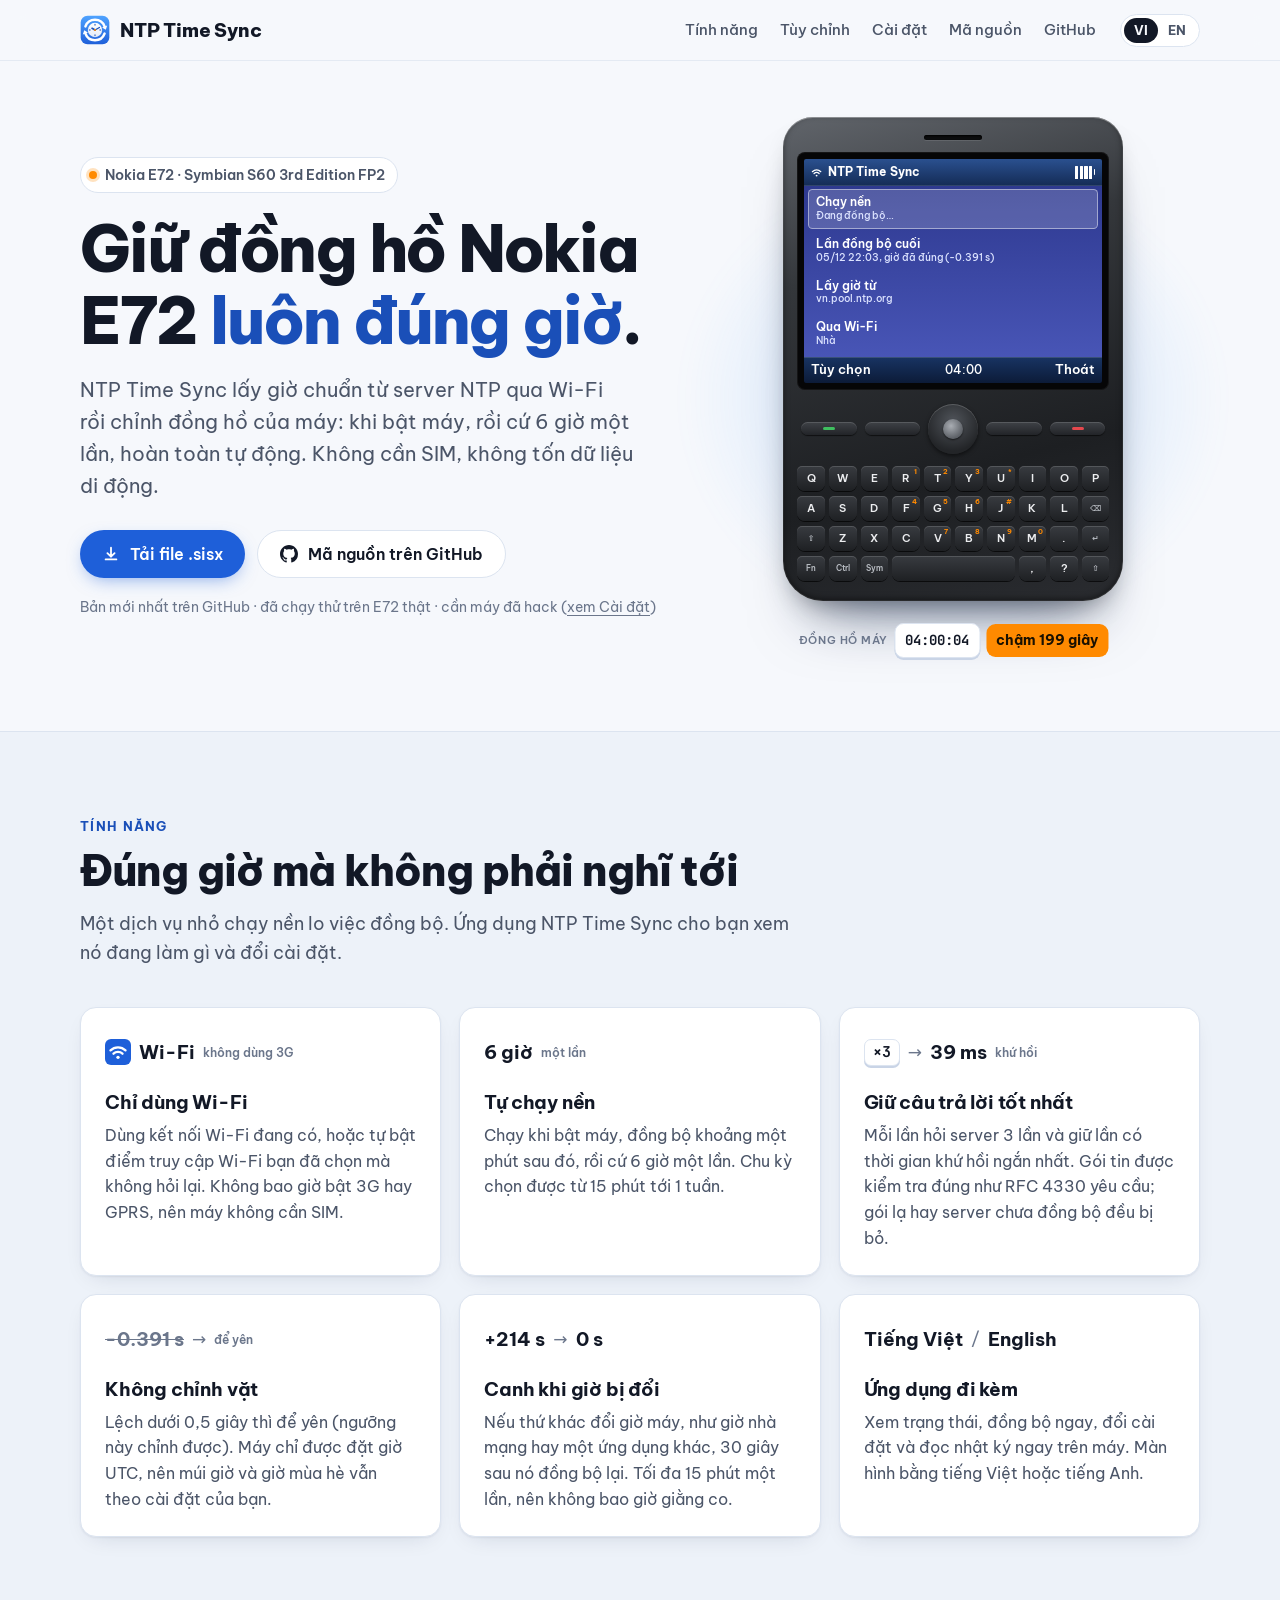
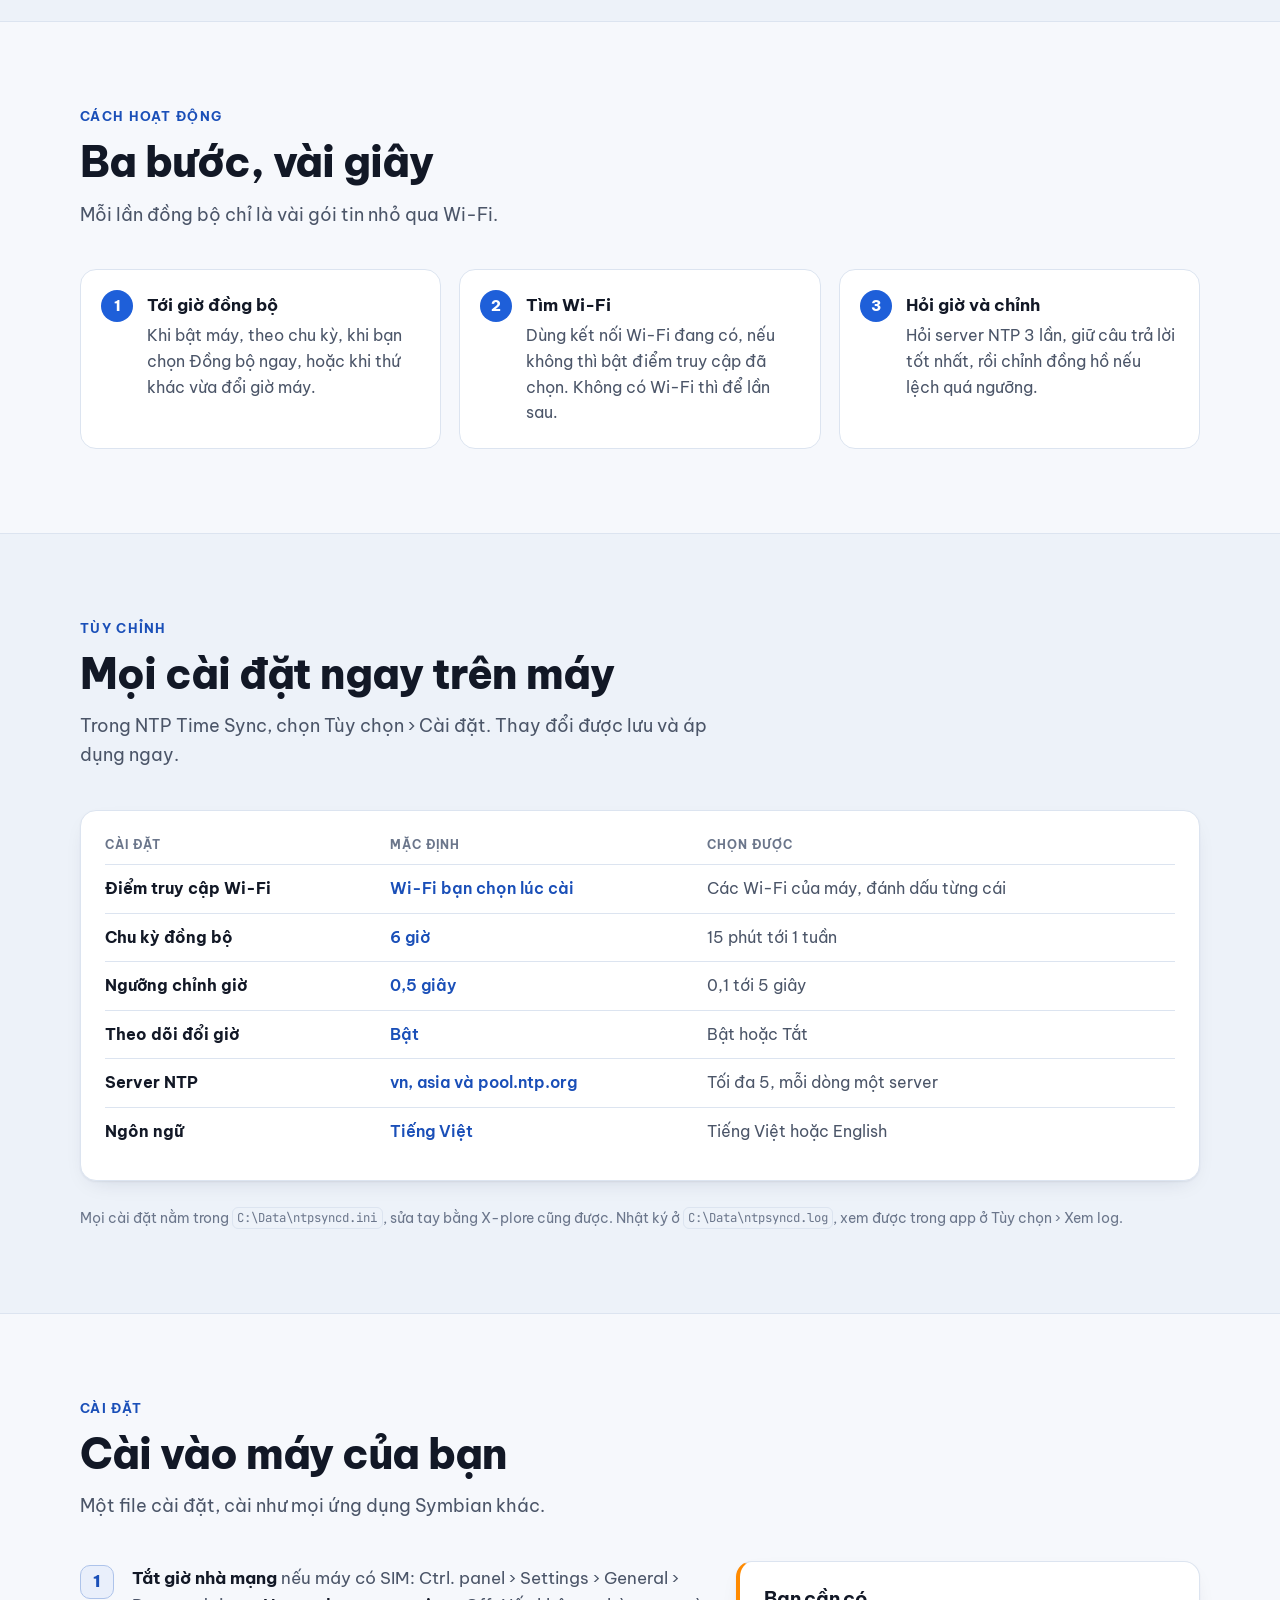
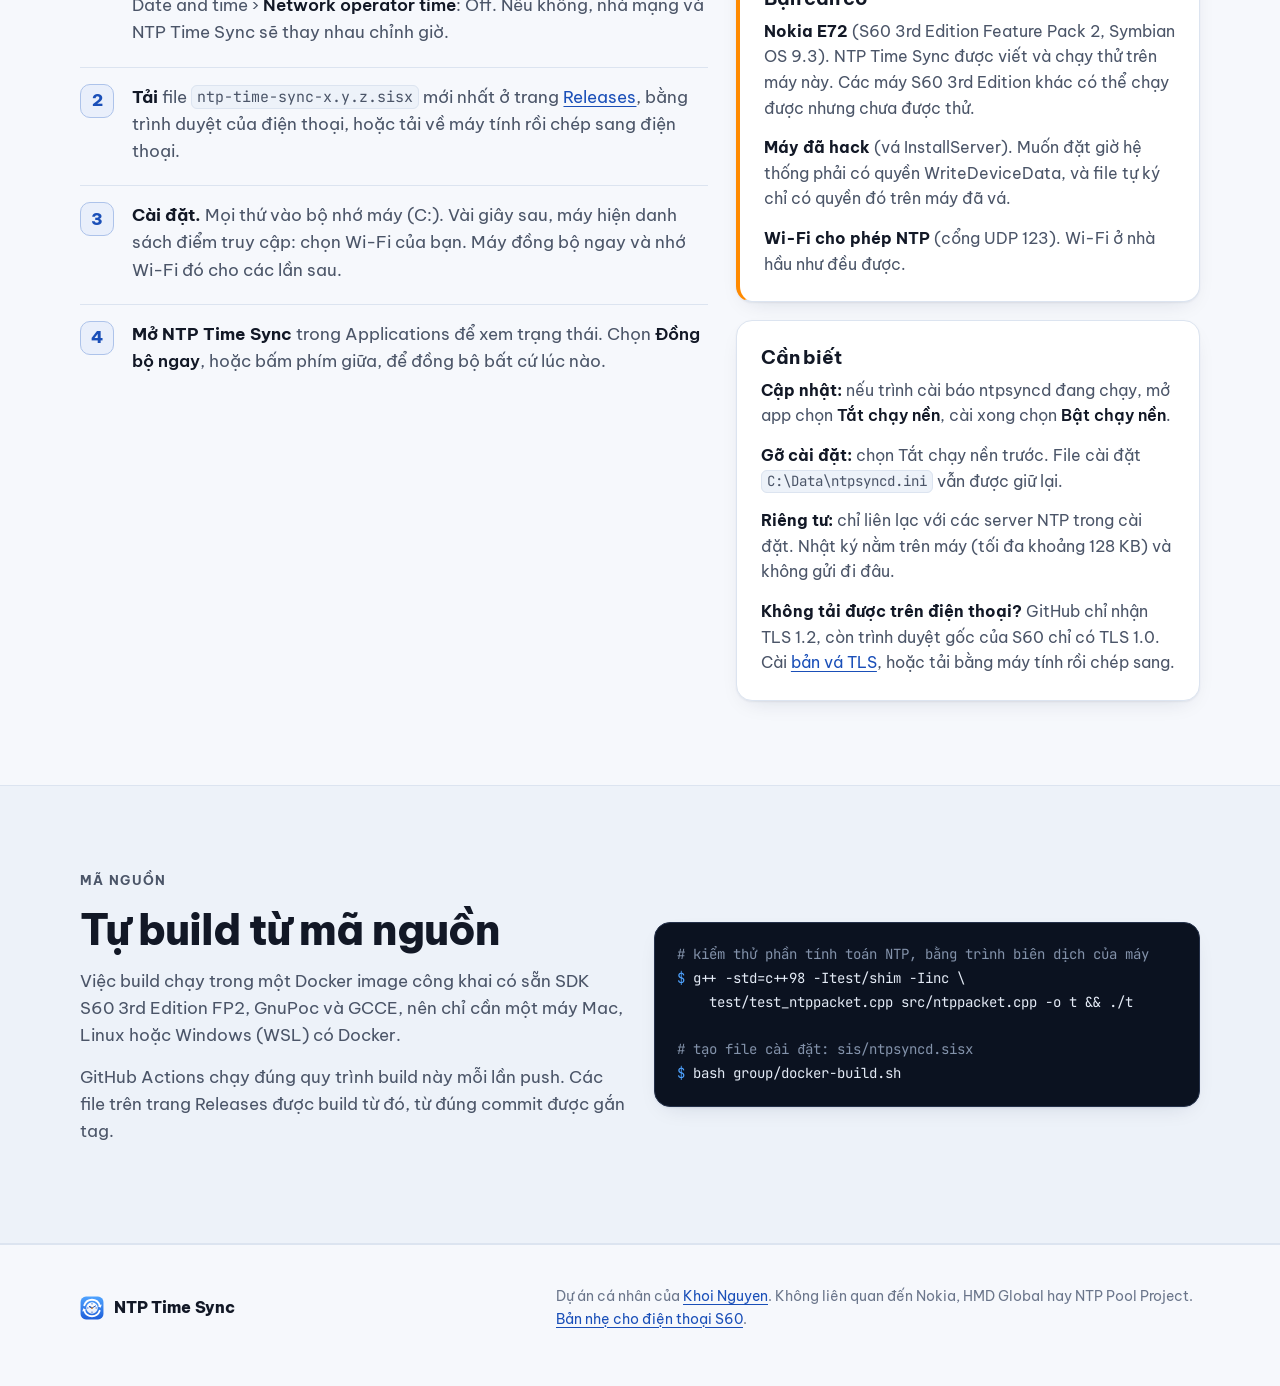
==== site/index.html @ 1706887c "Introduction site in Vietnamese and English, with a lite page for S60 site/ is published to GitHub P" ====
<!doctype html>
<html lang="vi">
<head>
<meta charset="utf-8">
<meta name="viewport" content="width=device-width, initial-scale=1">
<script>
// The phones' own browsers (S60, Opera Mini) get the lite page; ?full keeps this one.
if (!/[?&]full/.test(location.search) && /SymbianOS|SymbOS|Series ?60|Opera Mini|J2ME|MIDP/i.test(navigator.userAgent)) location.replace("m/");
</script>
<title>NTP Time Sync · Đồng hồ luôn đúng giờ cho Nokia E72</title>
<meta name="description" content="NTP Time Sync chỉnh đồng hồ Nokia E72 (Symbian S60 3rd Edition FP2) theo giờ chuẩn từ server NTP, qua Wi-Fi, hoàn toàn tự động.">
<meta property="og:title" content="NTP Time Sync · Đồng hồ luôn đúng giờ cho Nokia E72">
<meta property="og:description" content="Tự đồng bộ đồng hồ với server NTP qua Wi-Fi khi bật máy và cứ vài giờ một lần. Không cần SIM, không tốn dữ liệu di động.">
<meta property="og:locale" content="vi_VN">
<meta name="theme-color" content="#1E5FD9">
<link rel="icon" href="icon.svg" type="image/svg+xml">
<link rel="alternate" hreflang="vi" href="./">
<link rel="alternate" hreflang="en" href="en/">
<link rel="preconnect" href="https://fonts.googleapis.com">
<link rel="preconnect" href="https://fonts.gstatic.com" crossorigin>
<link rel="stylesheet" href="https://fonts.googleapis.com/css2?family=Be+Vietnam+Pro:wght@400;500;600;700;800&family=JetBrains+Mono:wght@500;700&display=swap">
<link rel="stylesheet" href="style.css">
</head>
<body>

<header class="top">
  <div class="wrap">
    <a class="brand" href="./"><img src="icon.svg" alt="" width="30" height="30">NTP Time Sync</a>
    <nav aria-label="Các phần">
      <a href="#features">Tính năng</a>
      <a href="#settings">Tùy chỉnh</a>
      <a href="#install">Cài đặt</a>
      <a href="#build">Mã nguồn</a>
      <a class="gh" href="https://github.com/minhkhoi-dev/ntp-time-sync-s60">GitHub</a>
    </nav>
    <div class="lang" aria-label="Ngôn ngữ"><a href="./" aria-current="page">VI</a><a href="en/" hreflang="en" lang="en">EN</a></div>
  </div>
</header>

<main>
<section class="hero" aria-labelledby="hero-title">
  <div class="wrap">
    <div>
      <span class="eyebrow"><span class="dot"></span>Nokia E72 · Symbian S60 3rd Edition FP2</span>
      <h1 id="hero-title">Giữ đồng hồ Nokia E72 <span class="hl">luôn đúng giờ</span>.</h1>
      <p class="lede">NTP Time Sync lấy giờ chuẩn từ server NTP qua Wi-Fi rồi chỉnh đồng hồ của máy: khi bật máy, rồi cứ 6 giờ một lần, hoàn toàn tự động. Không cần SIM, không tốn dữ liệu di động.</p>
      <div class="cta">
        <a class="btn btn-primary js-dl" href="https://github.com/minhkhoi-dev/ntp-time-sync-s60/releases/latest">
          <svg viewBox="0 0 20 20" fill="none" stroke="currentColor" stroke-width="2" stroke-linecap="round" stroke-linejoin="round" aria-hidden="true"><path d="M10 3v10m0 0-4-4m4 4 4-4M4 16h12"/></svg>
          Tải file .sisx
        </a>
        <a class="btn btn-ghost" href="https://github.com/minhkhoi-dev/ntp-time-sync-s60">
          <svg viewBox="0 0 16 16" fill="currentColor" aria-hidden="true"><path d="M8 0C3.58 0 0 3.58 0 8c0 3.54 2.29 6.53 5.47 7.59.4.07.55-.17.55-.38 0-.19-.01-.82-.01-1.49-2.01.37-2.53-.49-2.69-.94-.09-.23-.48-.94-.82-1.13-.28-.15-.68-.52-.01-.53.63-.01 1.08.58 1.23.82.72 1.21 1.87.87 2.33.66.07-.52.28-.87.51-1.07-1.78-.2-3.64-.89-3.64-3.95 0-.87.31-1.59.82-2.15-.08-.2-.36-1.02.08-2.12 0 0 .67-.21 2.2.82.64-.18 1.32-.27 2-.27.68 0 1.36.09 2 .27 1.53-1.04 2.2-.82 2.2-.82.44 1.1.16 1.92.08 2.12.51.56.82 1.27.82 2.15 0 3.07-1.87 3.75-3.65 3.95.29.25.54.73.54 1.48 0 1.07-.01 1.93-.01 2.2 0 .21.15.46.55.38A8.013 8.013 0 0 0 16 8c0-4.42-3.58-8-8-8Z"/></svg>
          Mã nguồn trên GitHub
        </a>
      </div>
      <p class="meta"><span class="js-ver" data-fmt="Phiên bản %s">Bản mới nhất trên GitHub</span> · đã chạy thử trên E72 thật · cần máy đã hack (<a href="#install">xem Cài đặt</a>)</p>
    </div>

    <figure class="device" style="margin:0">
      <div class="phone" aria-hidden="true">
        <div class="earpiece"></div>
        <div class="bezel">
          <div class="screen">
            <div class="s60">
              <div class="sp">
                <svg class="wlan" viewBox="0 0 12 12" fill="none" stroke="#fff" stroke-width="1.4" stroke-linecap="round"><path d="M1.5 5a6.5 6.5 0 0 1 9 0M3.3 7a4 4 0 0 1 5.4 0"/><circle cx="6" cy="9.2" r="1" fill="#fff" stroke="none"/></svg>
                <span class="title">NTP Time Sync</span>
                <span class="bat"><i></i><i></i><i></i><i></i><b></b></span>
              </div>
              <ol class="lst" id="rows">
                <li class="hi"><b>Chạy nền</b><span id="rowState">Đang chạy</span></li>
                <li><b>Lần đồng bộ cuối</b><span id="rowLast">03:41, giờ đã đúng (-0.391 s)</span></li>
                <li><b>Lấy giờ từ</b><span>vn.pool.ntp.org</span></li>
                <li><b>Qua Wi-Fi</b><span>Nhà</span></li>
              </ol>
              <div class="cp">
                <span>Tùy chọn</span>
                <span class="mid"><span id="clock">09:45</span></span>
                <span>Thoát</span>
              </div>
            </div>
          </div>
        </div>
        <div class="navkeys">
          <span class="nk call"></span><span class="nk"></span><span class="dpad" id="dpad"></span><span class="nk"></span><span class="nk end"></span>
        </div>
        <div class="kb">
          <span class="key">q</span><span class="key">w</span><span class="key">e</span><span class="key">r<sup>1</sup></span><span class="key">t<sup>2</sup></span><span class="key">y<sup>3</sup></span><span class="key">u<sup>*</sup></span><span class="key">i</span><span class="key">o</span><span class="key">p</span>
          <span class="key">a</span><span class="key">s</span><span class="key">d</span><span class="key">f<sup>4</sup></span><span class="key">g<sup>5</sup></span><span class="key">h<sup>6</sup></span><span class="key">j<sup>#</sup></span><span class="key">k</span><span class="key">l</span><span class="key mod">⌫</span>
          <span class="key mod">⇧</span><span class="key">z</span><span class="key">x</span><span class="key">c</span><span class="key">v<sup>7</sup></span><span class="key">b<sup>8</sup></span><span class="key">n<sup>9</sup></span><span class="key">m<sup>0</sup></span><span class="key">.</span><span class="key mod">↵</span>
          <span class="key mod">Fn</span><span class="key mod">Ctrl</span><span class="key mod">Sym</span><span class="key space"></span><span class="key">,</span><span class="key">?</span><span class="key mod">⇧</span>
        </div>
      </div>
      <figcaption class="demo-cap" id="cap" data-fast="nhanh %s giây" data-slow="chậm %s giây" data-ok="đúng giờ">
        <span class="lbl">Đồng hồ máy</span><kbd id="capClock">09:45:02</kbd><span class="out" id="capState">nhanh 214 giây</span>
      </figcaption>
    </figure>
  </div>
</section>

<section id="features" class="alt" aria-labelledby="features-title">
  <div class="wrap">
    <p class="kicker">Tính năng</p>
    <h2 id="features-title">Đúng giờ mà không phải nghĩ tới</h2>
    <p class="sub">Một dịch vụ nhỏ chạy nền lo việc đồng bộ. Ứng dụng NTP Time Sync cho bạn xem nó đang làm gì và đổi cài đặt.</p>
    <div class="grid3">
      <article class="card">
        <div class="sample"><span class="mk" title="Wi-Fi"><svg viewBox="0 0 12 12" fill="none" stroke="#fff" stroke-width="1.4" stroke-linecap="round"><path d="M1.5 5a6.5 6.5 0 0 1 9 0M3.3 7a4 4 0 0 1 5.4 0"/><circle cx="6" cy="9.2" r="1" fill="#fff" stroke="none"/></svg></span><span class="res">Wi-Fi</span><span class="tag">không dùng 3G</span></div>
        <h3>Chỉ dùng Wi-Fi</h3>
        <p>Dùng kết nối Wi-Fi đang có, hoặc tự bật điểm truy cập Wi-Fi bạn đã chọn mà không hỏi lại. Không bao giờ bật 3G hay GPRS, nên máy không cần SIM.</p>
      </article>
      <article class="card">
        <div class="sample"><span class="res">6 giờ</span><span class="tag">một lần</span></div>
        <h3>Tự chạy nền</h3>
        <p>Chạy khi bật máy, đồng bộ khoảng một phút sau đó, rồi cứ 6 giờ một lần. Chu kỳ chọn được từ 15 phút tới 1 tuần.</p>
      </article>
      <article class="card">
        <div class="sample"><kbd class="k">×3</kbd><span class="to">→</span><span class="res">39 ms</span><span class="tag">khứ hồi</span></div>
        <h3>Giữ câu trả lời tốt nhất</h3>
        <p>Mỗi lần hỏi server 3 lần và giữ lần có thời gian khứ hồi ngắn nhất. Gói tin được kiểm tra đúng như RFC 4330 yêu cầu; gói lạ hay server chưa đồng bộ đều bị bỏ.</p>
      </article>
      <article class="card">
        <div class="sample"><span class="res strike">-0.391 s</span><span class="to">→</span><span class="tag">để yên</span></div>
        <h3>Không chỉnh vặt</h3>
        <p>Lệch dưới 0,5 giây thì để yên (ngưỡng này chỉnh được). Máy chỉ được đặt giờ UTC, nên múi giờ và giờ mùa hè vẫn theo cài đặt của bạn.</p>
      </article>
      <article class="card">
        <div class="sample"><span class="res">+214 s</span><span class="to">→</span><span class="res">0 s</span></div>
        <h3>Canh khi giờ bị đổi</h3>
        <p>Nếu thứ khác đổi giờ máy, như giờ nhà mạng hay một ứng dụng khác, 30 giây sau nó đồng bộ lại. Tối đa 15 phút một lần, nên không bao giờ giằng co.</p>
      </article>
      <article class="card">
        <div class="sample"><span class="res">Tiếng Việt</span><span class="to">/</span><span class="res">English</span></div>
        <h3>Ứng dụng đi kèm</h3>
        <p>Xem trạng thái, đồng bộ ngay, đổi cài đặt và đọc nhật ký ngay trên máy. Màn hình bằng tiếng Việt hoặc tiếng Anh.</p>
      </article>
    </div>
  </div>
</section>

<section aria-labelledby="how-title">
  <div class="wrap">
    <p class="kicker">Cách hoạt động</p>
    <h2 id="how-title">Ba bước, vài giây</h2>
    <p class="sub">Mỗi lần đồng bộ chỉ là vài gói tin nhỏ qua Wi-Fi.</p>
    <ol class="steps">
      <li><strong>Tới giờ đồng bộ</strong>Khi bật máy, theo chu kỳ, khi bạn chọn Đồng bộ ngay, hoặc khi thứ khác vừa đổi giờ máy.</li>
      <li><strong>Tìm Wi-Fi</strong>Dùng kết nối Wi-Fi đang có, nếu không thì bật điểm truy cập đã chọn. Không có Wi-Fi thì để lần sau.</li>
      <li><strong>Hỏi giờ và chỉnh</strong>Hỏi server NTP 3 lần, giữ câu trả lời tốt nhất, rồi chỉnh đồng hồ nếu lệch quá ngưỡng.</li>
    </ol>
  </div>
</section>

<section id="settings" class="alt" aria-labelledby="settings-title">
  <div class="wrap">
    <p class="kicker">Tùy chỉnh</p>
    <h2 id="settings-title">Mọi cài đặt ngay trên máy</h2>
    <p class="sub">Trong NTP Time Sync, chọn Tùy chọn › Cài đặt. Thay đổi được lưu và áp dụng ngay.</p>
    <div class="card">
      <table class="set">
        <thead><tr><th>Cài đặt</th><th>Mặc định</th><th>Chọn được</th></tr></thead>
        <tbody>
          <tr><td>Điểm truy cập Wi-Fi</td><td>Wi-Fi bạn chọn lúc cài</td><td>Các Wi-Fi của máy, đánh dấu từng cái</td></tr>
          <tr><td>Chu kỳ đồng bộ</td><td>6 giờ</td><td>15 phút tới 1 tuần</td></tr>
          <tr><td>Ngưỡng chỉnh giờ</td><td>0,5 giây</td><td>0,1 tới 5 giây</td></tr>
          <tr><td>Theo dõi đổi giờ</td><td>Bật</td><td>Bật hoặc Tắt</td></tr>
          <tr><td>Server NTP</td><td>vn, asia và pool.ntp.org</td><td>Tối đa 5, mỗi dòng một server</td></tr>
          <tr><td>Ngôn ngữ</td><td>Tiếng Việt</td><td>Tiếng Việt hoặc English</td></tr>
        </tbody>
      </table>
    </div>
    <p class="note">Mọi cài đặt nằm trong <code>C:\Data\ntpsyncd.ini</code>, sửa tay bằng X-plore cũng được. Nhật ký ở <code>C:\Data\ntpsyncd.log</code>, xem được trong app ở Tùy chọn › Xem log.</p>
  </div>
</section>

<section id="install" aria-labelledby="install-title">
  <div class="wrap">
    <p class="kicker">Cài đặt</p>
    <h2 id="install-title">Cài vào máy của bạn</h2>
    <p class="sub">Một file cài đặt, cài như mọi ứng dụng Symbian khác.</p>
    <div class="install">
      <ol class="howto">
        <li><strong>Tắt giờ nhà mạng</strong> nếu máy có SIM: Ctrl. panel › Settings › General › Date and time › <i class="vi">Network operator time</i>: Off. Nếu không, nhà mạng và NTP Time Sync sẽ thay nhau chỉnh giờ.</li>
        <li><strong>Tải</strong> file <code class="js-file">ntp-time-sync-x.y.z.sisx</code> mới nhất ở trang <a class="js-dl" href="https://github.com/minhkhoi-dev/ntp-time-sync-s60/releases/latest">Releases</a>, bằng trình duyệt của điện thoại, hoặc tải về máy tính rồi chép sang điện thoại.</li>
        <li><strong>Cài đặt.</strong> Mọi thứ vào bộ nhớ máy (C:). Vài giây sau, máy hiện danh sách điểm truy cập: chọn Wi-Fi của bạn. Máy đồng bộ ngay và nhớ Wi-Fi đó cho các lần sau.</li>
        <li><strong>Mở NTP Time Sync</strong> trong Applications để xem trạng thái. Chọn <i class="vi">Đồng bộ ngay</i>, hoặc bấm phím giữa, để đồng bộ bất cứ lúc nào.</li>
      </ol>
      <div>
        <div class="card req">
          <h3>Bạn cần có</h3>
          <ul>
            <li><strong>Nokia E72</strong> (S60 3rd Edition Feature Pack 2, Symbian OS 9.3). NTP Time Sync được viết và chạy thử trên máy này. Các máy S60 3rd Edition khác có thể chạy được nhưng chưa được thử.</li>
            <li><strong>Máy đã hack</strong> (vá InstallServer). Muốn đặt giờ hệ thống phải có quyền WriteDeviceData, và file tự ký chỉ có quyền đó trên máy đã vá.</li>
            <li><strong>Wi-Fi cho phép NTP</strong> (cổng UDP 123). Wi-Fi ở nhà hầu như đều được.</li>
          </ul>
        </div>
        <div class="card good">
          <h3>Cần biết</h3>
          <ul>
            <li><strong>Cập nhật:</strong> nếu trình cài báo ntpsyncd đang chạy, mở app chọn <i class="vi">Tắt chạy nền</i>, cài xong chọn <i class="vi">Bật chạy nền</i>.</li>
            <li><strong>Gỡ cài đặt:</strong> chọn Tắt chạy nền trước. File cài đặt <code>C:\Data\ntpsyncd.ini</code> vẫn được giữ lại.</li>
            <li><strong>Riêng tư:</strong> chỉ liên lạc với các server NTP trong cài đặt. Nhật ký nằm trên máy (tối đa khoảng 128 KB) và không gửi đi đâu.</li>
            <li><strong>Không tải được trên điện thoại?</strong> GitHub chỉ nhận TLS 1.2, còn trình duyệt gốc của S60 chỉ có TLS 1.0. Cài <a href="https://nnproject.cc/tls/">bản vá TLS</a>, hoặc tải bằng máy tính rồi chép sang.</li>
          </ul>
        </div>
      </div>
    </div>
  </div>
</section>

<section id="build" class="alt" aria-labelledby="build-title">
  <div class="wrap build">
    <div>
      <p class="kicker">Mã nguồn</p>
      <h2 id="build-title">Tự build từ mã nguồn</h2>
      <p>Việc build chạy trong một Docker image công khai có sẵn SDK S60 3rd Edition FP2, GnuPoc và GCCE, nên chỉ cần một máy Mac, Linux hoặc Windows (WSL) có Docker.</p>
      <p>GitHub Actions chạy đúng quy trình build này mỗi lần push. Các file trên trang Releases được build từ đó, từ đúng commit được gắn tag.</p>
    </div>
    <pre><code><span class="c"># kiểm thử phần tính toán NTP, bằng trình biên dịch của máy</span>
<span class="p">$ </span>g++ -std=c++98 -Itest/shim -Iinc \
    test/test_ntppacket.cpp src/ntppacket.cpp -o t &amp;&amp; ./t

<span class="c"># tạo file cài đặt: sis/ntpsyncd.sisx</span>
<span class="p">$ </span>bash group/docker-build.sh</code></pre>
  </div>
</section>
</main>

<footer>
  <div class="wrap">
    <a class="brand" href="./"><img src="icon.svg" alt="" width="24" height="24">NTP Time Sync</a>
    <p>Dự án cá nhân của <a href="https://github.com/minhkhoi-dev">Khoi Nguyen</a>. Không liên quan đến Nokia, HMD Global hay NTP Pool Project. <a href="m/">Bản nhẹ cho điện thoại S60</a>.</p>
  </div>
</footer>

<script src="app.js"></script>
</body>
</html>
---- site/style.css ----
/* NTP Time Sync's introduction page: shared by index.html (Vietnamese) and en/index.html. */
:root {
  --paper: #F6F8FC;
  --paper-2: #EDF2F9;
  --card: #FFFFFF;
  --ink: #121826;
  --ink-2: #4B5568;
  --ink-3: #6B768B;
  --line: #DCE4F0;
  --brand: #1E5FD9;
  --brand-hi: #4FA3FF;
  --brand-text: #1A4FB8;
  --accent: #FF8A00;
  --accent-text: #A35500;
  --kbd-bg: #FFFFFF;
  --kbd-edge: #C9D4E6;
  --shadow: 0 1px 2px rgba(15, 30, 60, .06), 0 8px 24px -12px rgba(15, 30, 60, .18);
  --radius: 16px;
  --sans: "Be Vietnam Pro", system-ui, -apple-system, "Segoe UI", Roboto, sans-serif;
  --mono: "JetBrains Mono", ui-monospace, SFMono-Regular, Menlo, Consolas, monospace;
  color-scheme: light;
}
@media (prefers-color-scheme: dark) {
  :root {
    --paper: #0E131C;
    --paper-2: #141B27;
    --card: #19212F;
    --ink: #EAF0F8;
    --ink-2: #AAB6C8;
    --ink-3: #8A96AB;
    --line: #263042;
    --brand-text: #7DB5FF;
    --accent-text: #FFB04D;
    --kbd-bg: #222C3D;
    --kbd-edge: #0A0E15;
    --shadow: 0 1px 2px rgba(0, 0, 0, .3), 0 10px 30px -14px rgba(0, 0, 0, .7);
    color-scheme: dark;
  }
}

*, *::before, *::after { box-sizing: border-box; }
html { -webkit-text-size-adjust: 100%; scroll-behavior: smooth; }
@media (prefers-reduced-motion: reduce) { html { scroll-behavior: auto; } }
body {
  margin: 0;
  background: var(--paper);
  color: var(--ink);
  font: 400 17px/1.6 var(--sans);
  -webkit-font-smoothing: antialiased;
  text-rendering: optimizeLegibility;
}
img, svg { display: block; max-width: 100%; }
a { color: var(--brand-text); text-underline-offset: .18em; text-decoration-thickness: 1px; }
a:hover { text-decoration-thickness: 2px; }
:focus-visible { outline: 2px solid var(--brand-hi); outline-offset: 3px; border-radius: 4px; }
code, kbd, pre { font-family: var(--mono); }
code { font-size: .88em; padding: .1em .35em; border-radius: 6px; background: var(--paper-2); border: 1px solid var(--line); white-space: nowrap; }
.wrap { width: min(1120px, 100% - 32px); margin-inline: auto; }
.vh { position: absolute; width: 1px; height: 1px; overflow: hidden; clip: rect(0 0 0 0); white-space: nowrap; }

/* Header */
.top {
  position: sticky; top: 0; z-index: 10;
  background: color-mix(in srgb, var(--paper) 86%, transparent);
  backdrop-filter: saturate(1.4) blur(12px);
  -webkit-backdrop-filter: saturate(1.4) blur(12px);
  border-bottom: 1px solid color-mix(in srgb, var(--line) 70%, transparent);
}
.top .wrap { display: flex; align-items: center; gap: 24px; height: 60px; }
.brand { white-space: nowrap; display: flex; align-items: center; gap: 10px; color: var(--ink); text-decoration: none; font-weight: 800; font-size: 19px; letter-spacing: -.01em; }
.brand img { width: 30px; height: 30px; }
.top nav { display: flex; gap: 22px; margin-left: auto; font-size: 15px; font-weight: 500; }
.top nav a { color: var(--ink-2); text-decoration: none; }
.top nav a:hover { color: var(--ink); }
@media (max-width: 720px) { .top nav a:not(.gh) { display: none; } }
@media (max-width: 400px) { .top .wrap { gap: 12px; } .top nav { display: none; } .lang { margin-left: auto; } }

/* Buttons */
.btn {
  display: inline-flex; align-items: center; gap: 10px;
  min-height: 48px; padding: 0 22px; border-radius: 999px;
  font: 600 16px/1 var(--sans); text-decoration: none; white-space: nowrap;
  transition: transform .15s ease, box-shadow .15s ease, background .15s ease;
}
.btn svg { width: 18px; height: 18px; flex: none; }
.btn-primary { background: var(--brand); color: #fff; box-shadow: 0 6px 18px -6px rgba(30, 95, 217, .55); }
.btn-primary:hover { background: #1A4FB8; transform: translateY(-1px); text-decoration: none; }
.btn-ghost { color: var(--ink); border: 1px solid var(--line); background: var(--card); }
.btn-ghost:hover { border-color: var(--ink-3); text-decoration: none; }

/* Hero */
.hero { padding: 56px 0 72px; overflow: hidden; }
.hero .wrap { display: grid; grid-template-columns: 1.08fr .92fr; gap: 48px; align-items: center; }
@media (max-width: 900px) { .hero .wrap { grid-template-columns: 1fr; gap: 40px; } .hero { padding-top: 36px; } }
.eyebrow {
  display: inline-flex; align-items: center; gap: 8px;
  font-size: 14px; font-weight: 600; color: var(--ink-2);
  padding: 6px 12px 6px 8px; border-radius: 999px; background: var(--card); border: 1px solid var(--line);
}
.eyebrow .dot { width: 8px; height: 8px; border-radius: 50%; background: var(--accent); box-shadow: 0 0 0 3px color-mix(in srgb, var(--accent) 25%, transparent); }
h1 {
  margin: 20px 0 18px;
  font-size: clamp(38px, 5.6vw, 64px); line-height: 1.12; letter-spacing: -.03em; font-weight: 800;
  text-wrap: balance;
}
h1 .hl { color: var(--brand-text); }
.lede { font-size: clamp(17px, 1.6vw, 20px); color: var(--ink-2); max-width: 34em; margin: 0 0 28px; text-wrap: pretty; }
.cta { display: flex; flex-wrap: wrap; gap: 12px; }
.meta { margin: 18px 0 0; font-size: 14px; color: var(--ink-3); }
.meta a { color: inherit; white-space: nowrap; }

/* The phone */
.device { position: relative; justify-self: center; width: min(340px, 100%); }
.device::before {
  content: ""; position: absolute; inset: 8% -30% 4%; z-index: -1;
  background: radial-gradient(closest-side, color-mix(in srgb, var(--brand-hi) 26%, transparent), transparent);
  filter: blur(10px);
}
.phone {
  padding: 18px 14px 20px;
  border-radius: 30px 30px 40px 40px;
  background: linear-gradient(165deg, #61656b 0%, #34373b 30%, #1d1f22 70%, #2a2c30 100%);
  box-shadow:
    inset 0 1px 0 rgba(255, 255, 255, .28),
    inset 0 0 0 1px rgba(255, 255, 255, .07),
    inset 0 -2px 6px rgba(0, 0, 0, .5),
    0 40px 60px -30px rgba(10, 25, 60, .55),
    0 14px 28px -14px rgba(0, 0, 0, .45);
}
.earpiece { width: 58px; height: 5px; margin: 0 auto 12px; border-radius: 3px; background: #0b0c0d; box-shadow: inset 0 1px 2px #000, 0 1px 0 rgba(255, 255, 255, .1); }
.bezel { padding: 7px; border-radius: 8px; background: #060607; box-shadow: inset 0 0 0 1px rgba(255, 255, 255, .06); }
.screen {
  container-type: inline-size;
  aspect-ratio: 4 / 3; overflow: hidden; border-radius: 2px; background: #000;
}
.s60 {
  height: 100%; display: flex; flex-direction: column;
  font: 500 calc(100cqw / 320 * 14) / 1.3 var(--sans);
  color: #fff;
}
.s60 .sp, .s60 .cp {
  display: flex; align-items: center; gap: .45em; padding: 0 .5em; flex: none;
  background: linear-gradient(#2a508f, #142b55);
  box-shadow: inset 0 -1px 0 rgba(255, 255, 255, .12);
}
.s60 .sp { height: 2.05em; }
.s60 .cp { height: 1.95em; background: linear-gradient(#183463, #0c1b38); box-shadow: inset 0 1px 0 rgba(255, 255, 255, .14); justify-content: space-between; font-weight: 600; }
.s60 .bat { display: flex; align-items: center; gap: .1em; height: 1em; margin-left: auto; }
.s60 .bat i { width: .26em; height: .95em; background: #fff; border-radius: .04em; }
.s60 .bat b { width: .14em; height: .45em; background: #fff; border-radius: 0 .05em .05em 0; }
.s60 .title { font-weight: 700; font-size: .95em; letter-spacing: .01em; }
.s60 .mid { display: flex; align-items: center; gap: .4em; font-weight: 500; font-size: .92em; }
.s60 .wlan { width: calc(100cqw / 320 * 12); height: auto; flex: none; }

/* The double-line list box of the S60 default theme */
.s60 .lst {
  flex: 1; min-height: 0; margin: 0; padding: .25em .3em; list-style: none;
  display: flex; flex-direction: column; gap: .1em;
  background: linear-gradient(#2E3990, #4855B6);
}
.s60 .lst li {
  flex: 1; min-height: 0; min-width: 0; padding: 0 .55em; overflow: hidden;
  display: flex; flex-direction: column; justify-content: center;
  border: 1px solid transparent; border-radius: .35em; line-height: 1.2;
}
.s60 .lst li.hi { background: rgba(255, 255, 255, .18); border-color: rgba(255, 255, 255, .45); }
.s60 .lst b { font-weight: 600; font-size: .95em; color: #fff; white-space: nowrap; overflow: hidden; text-overflow: ellipsis; }
.s60 .lst span { font-size: .8em; color: #DCE3FF; white-space: nowrap; overflow: hidden; text-overflow: ellipsis; }
.s60 .flash { animation: flash .6s ease-out; border-radius: .2em; }
@keyframes flash {
  0% { background: rgba(255, 255, 255, .55); color: #fff; box-shadow: 0 0 0 .15em rgba(255, 255, 255, .55); }
  100% { background: transparent; box-shadow: 0 0 0 .15em transparent; }
}

.navkeys { display: grid; grid-template-columns: 1fr 1fr auto 1fr 1fr; align-items: center; gap: 8px; padding: 14px 4px 12px; }
.nk { height: 13px; border-radius: 7px; background: linear-gradient(#3f4247, #222428); box-shadow: inset 0 1px 0 rgba(255, 255, 255, .13), 0 1px 1px rgba(0, 0, 0, .6); position: relative; }
.nk.call::after, .nk.end::after { content: ""; position: absolute; left: 50%; top: 50%; width: 12px; height: 3px; margin: -1.5px 0 0 -6px; border-radius: 2px; }
.nk.call::after { background: #3fbf5f; }
.nk.end::after { background: #e5484d; }
.dpad { width: 50px; height: 50px; border-radius: 50%; background: radial-gradient(circle at 50% 35%, #50545a, #232528 72%); box-shadow: inset 0 1px 0 rgba(255, 255, 255, .18), 0 2px 4px rgba(0, 0, 0, .55); display: grid; place-items: center; transition: box-shadow .15s ease; }
.dpad.on { box-shadow: inset 0 1px 0 rgba(255, 255, 255, .18), 0 0 0 2px var(--brand-hi), 0 0 18px 2px var(--brand-hi); }
.dpad::after { content: ""; width: 20px; height: 20px; border-radius: 50%; background: radial-gradient(circle at 40% 35%, #a9adb3, #5d6167 70%); box-shadow: 0 1px 2px rgba(0, 0, 0, .6); }

.kb { display: grid; grid-template-columns: repeat(10, 1fr); gap: 5px 4px; }
.key {
  position: relative; height: 25px; border-radius: 5px 5px 8px 8px;
  display: grid; place-items: center;
  font: 600 10.5px/1 var(--sans); color: #ECEDEF; text-transform: uppercase;
  background: linear-gradient(#383b40, #1e2023);
  box-shadow: inset 0 1px 0 rgba(255, 255, 255, .14), 0 1px 0 rgba(0, 0, 0, .7);
}
.key sup { position: absolute; top: 2px; right: 3px; font-size: 7px; font-weight: 700; color: var(--accent); }
.key.mod { font-size: 8px; color: #B7BBC1; text-transform: none; letter-spacing: .02em; }
.key.space { grid-column: span 4; }

/* May be wider than the phone (centred on it, never wider than the screen), so the
   longer "fast / slow" text stays on one line and the page does not jump. */
.demo-cap {
  display: flex; align-items: center; justify-content: center; flex-wrap: wrap; gap: 6px;
  width: max-content; max-width: calc(100vw - 32px);
  position: relative; left: 50%; transform: translateX(-50%);
  margin: 22px 0 0; font-size: 15px; color: var(--ink-2); min-height: 36px;
}
.demo-cap .lbl { font-size: 11px; font-weight: 600; letter-spacing: .05em; text-transform: uppercase; color: var(--ink-3); }
.demo-cap kbd, .demo-cap .out {
  display: inline-block; padding: 5px 10px; border-radius: 9px; text-align: center;
  font-size: 14px; font-weight: 700; white-space: nowrap;
}
.demo-cap kbd { font-family: var(--mono); background: var(--kbd-bg); color: var(--ink); border: 1px solid var(--line); box-shadow: 0 2px 0 var(--kbd-edge); }
.demo-cap .out { font-family: var(--sans); background: var(--accent); color: #1A1100; transition: background .3s ease, color .3s ease; }
.demo-cap .out.ok { background: var(--brand); color: #fff; }

/* Sections */
section { padding: 84px 0; }
section.alt { background: var(--paper-2); border-block: 1px solid var(--line); }
.kicker { font-size: 13px; font-weight: 700; letter-spacing: .1em; text-transform: uppercase; color: var(--brand-text); margin: 0 0 10px; }
h2 { font-size: clamp(28px, 3.6vw, 42px); line-height: 1.18; letter-spacing: -.025em; font-weight: 800; margin: 0 0 14px; text-wrap: balance; }
.sub { color: var(--ink-2); max-width: 40em; margin: 0 0 40px; font-size: 18px; text-wrap: pretty; }
h3 { font-size: 19px; line-height: 1.3; letter-spacing: -.01em; margin: 0 0 8px; font-weight: 700; }

.grid3 { display: grid; grid-template-columns: repeat(3, 1fr); gap: 18px; }
@media (max-width: 960px) { .grid3 { grid-template-columns: repeat(2, 1fr); } }
@media (max-width: 620px) { .grid3 { grid-template-columns: 1fr; } }
.card { background: var(--card); border: 1px solid var(--line); border-radius: var(--radius); padding: 24px; box-shadow: var(--shadow); }
.card p { margin: 0; color: var(--ink-2); font-size: 16px; }
.sample {
  display: flex; flex-wrap: wrap; align-items: center; gap: 8px;
  margin: 0 0 18px; min-height: 40px;
}
.sample .to { color: var(--ink-3); }
.sample .res { font-weight: 700; font-size: 19px; }
.sample .res.strike { text-decoration: line-through; color: var(--ink-3); }
.sample .mk { display: inline-flex; padding: 3px; border-radius: 6px; background: #1E5FD9; }
.sample .mk svg { width: 20px; height: auto; }
.sample .tag { font-size: 12px; font-weight: 600; color: var(--ink-3); }

kbd.k {
  display: inline-block; min-width: 1.9em; padding: 3px 8px; border-radius: 7px; text-align: center;
  font: 700 15px/1.3 var(--mono); color: var(--ink);
  background: var(--kbd-bg); border: 1px solid var(--line); box-shadow: 0 2px 0 var(--kbd-edge);
}

/* How it works */
.steps { display: grid; grid-template-columns: repeat(3, 1fr); gap: 18px; counter-reset: s; margin: 0; padding: 0; list-style: none; }
@media (max-width: 820px) { .steps { grid-template-columns: 1fr; } }
.steps li { position: relative; padding: 22px 22px 22px 66px; background: var(--card); border: 1px solid var(--line); border-radius: var(--radius); color: var(--ink-2); font-size: 16px; }
.steps li::before {
  counter-increment: s; content: counter(s);
  position: absolute; left: 20px; top: 20px; width: 32px; height: 32px; border-radius: 50%;
  display: grid; place-items: center; font-weight: 800; font-size: 15px; color: #fff; background: var(--brand);
}
.steps strong { display: block; color: var(--ink); font-size: 17px; margin-bottom: 4px; }

/* Settings table */
table.set { width: 100%; border-collapse: collapse; font-size: 16px; }
.set th { text-align: left; font-size: 12px; font-weight: 700; letter-spacing: .08em; text-transform: uppercase; color: var(--ink-3); padding: 0 16px 10px 0; }
.set td { padding: 11px 16px 11px 0; border-top: 1px solid var(--line); vertical-align: top; color: var(--ink-2); }
.set td:first-child { font-weight: 700; color: var(--ink); }
.set td:nth-child(2) { font-weight: 600; color: var(--brand-text); }
.set th:last-child, .set td:last-child { padding-right: 0; }
@media (max-width: 620px) {
  .set, .set tbody, .set tr, .set td { display: block; }
  .set thead { display: none; }
  .set tr { padding: 12px 0; border-top: 1px solid var(--line); }
  .set tr:first-child { border-top: 0; padding-top: 0; }
  .set td { padding: 1px 0; border: 0; }
  .set td:first-child { margin-bottom: 2px; }
}
.note { margin: 26px 0 0; font-size: 14px; color: var(--ink-3); }

/* Install */
.install { display: grid; grid-template-columns: 1.15fr .85fr; gap: 28px; align-items: start; }
@media (max-width: 900px) { .install { grid-template-columns: 1fr; } }
.req { border-left: 4px solid var(--accent); }
.req ul, .good ul { margin: 0; padding: 0; list-style: none; display: grid; gap: 14px; }
.req li, .good li { color: var(--ink-2); font-size: 16px; }
.req li strong, .good li strong { color: var(--ink); }
.howto { margin: 0; padding: 0; list-style: none; counter-reset: i; display: grid; gap: 4px; }
.howto li { position: relative; padding: 16px 0 16px 52px; border-top: 1px solid var(--line); color: var(--ink-2); }
.howto li:first-child { border-top: 0; padding-top: 4px; }
.howto li:first-child::before { top: 4px; }
.howto li::before {
  counter-increment: i; content: counter(i);
  position: absolute; left: 0; top: 16px; width: 34px; height: 34px; border-radius: 10px;
  display: grid; place-items: center; font-weight: 800; color: var(--brand-text);
  background: color-mix(in srgb, var(--brand) 10%, var(--card)); border: 1px solid color-mix(in srgb, var(--brand) 25%, var(--line));
}
.howto strong { color: var(--ink); }
.vi { font-style: normal; font-weight: 600; color: var(--ink); }
.good { margin-top: 18px; }

/* Build */
.build { display: grid; grid-template-columns: 1fr 1fr; gap: 28px; align-items: center; }
@media (max-width: 900px) { .build { grid-template-columns: 1fr; } }
pre {
  margin: 0; padding: 20px 22px; overflow-x: auto; border-radius: var(--radius);
  background: #0B1220; color: #E3EAF5; font-size: 14px; line-height: 1.7;
  border: 1px solid #243049; box-shadow: var(--shadow);
}
pre code { padding: 0; border: 0; border-radius: 0; background: none; color: inherit; font-size: inherit; white-space: pre; }
pre .c { color: #8392AA; }
pre .p { color: var(--brand-hi); user-select: none; }
.build p { color: var(--ink-2); margin: 0 0 14px; }

/* Footer */
footer { padding: 40px 0 56px; color: var(--ink-3); font-size: 14px; border-top: 1px solid var(--line); }
footer .wrap { display: flex; flex-wrap: wrap; gap: 12px 28px; justify-content: space-between; align-items: center; }
footer .brand { font-size: 16px; }
footer .brand img { width: 24px; height: 24px; }
footer p { margin: 0; max-width: 46em; }

@media (max-width: 520px) {
  body { font-size: 16px; }
  section { padding: 64px 0; }
  .btn { width: 100%; justify-content: center; }
  .card { padding: 20px; }
}
@media (prefers-reduced-motion: reduce) {
  .btn, .dpad, .demo-cap .out { transition: none; }
  .s60 .flash { animation: none; }
}

/* Language switch */
.lang { display: inline-flex; flex: none; padding: 3px; border: 1px solid var(--line); border-radius: 999px; background: var(--card); font-size: 13px; font-weight: 700; line-height: 1; }
.lang a { padding: 6px 10px; border-radius: 999px; color: var(--ink-2); text-decoration: none; }
.lang a:hover { color: var(--ink); }
.lang a[aria-current] { background: var(--ink); color: var(--paper); }
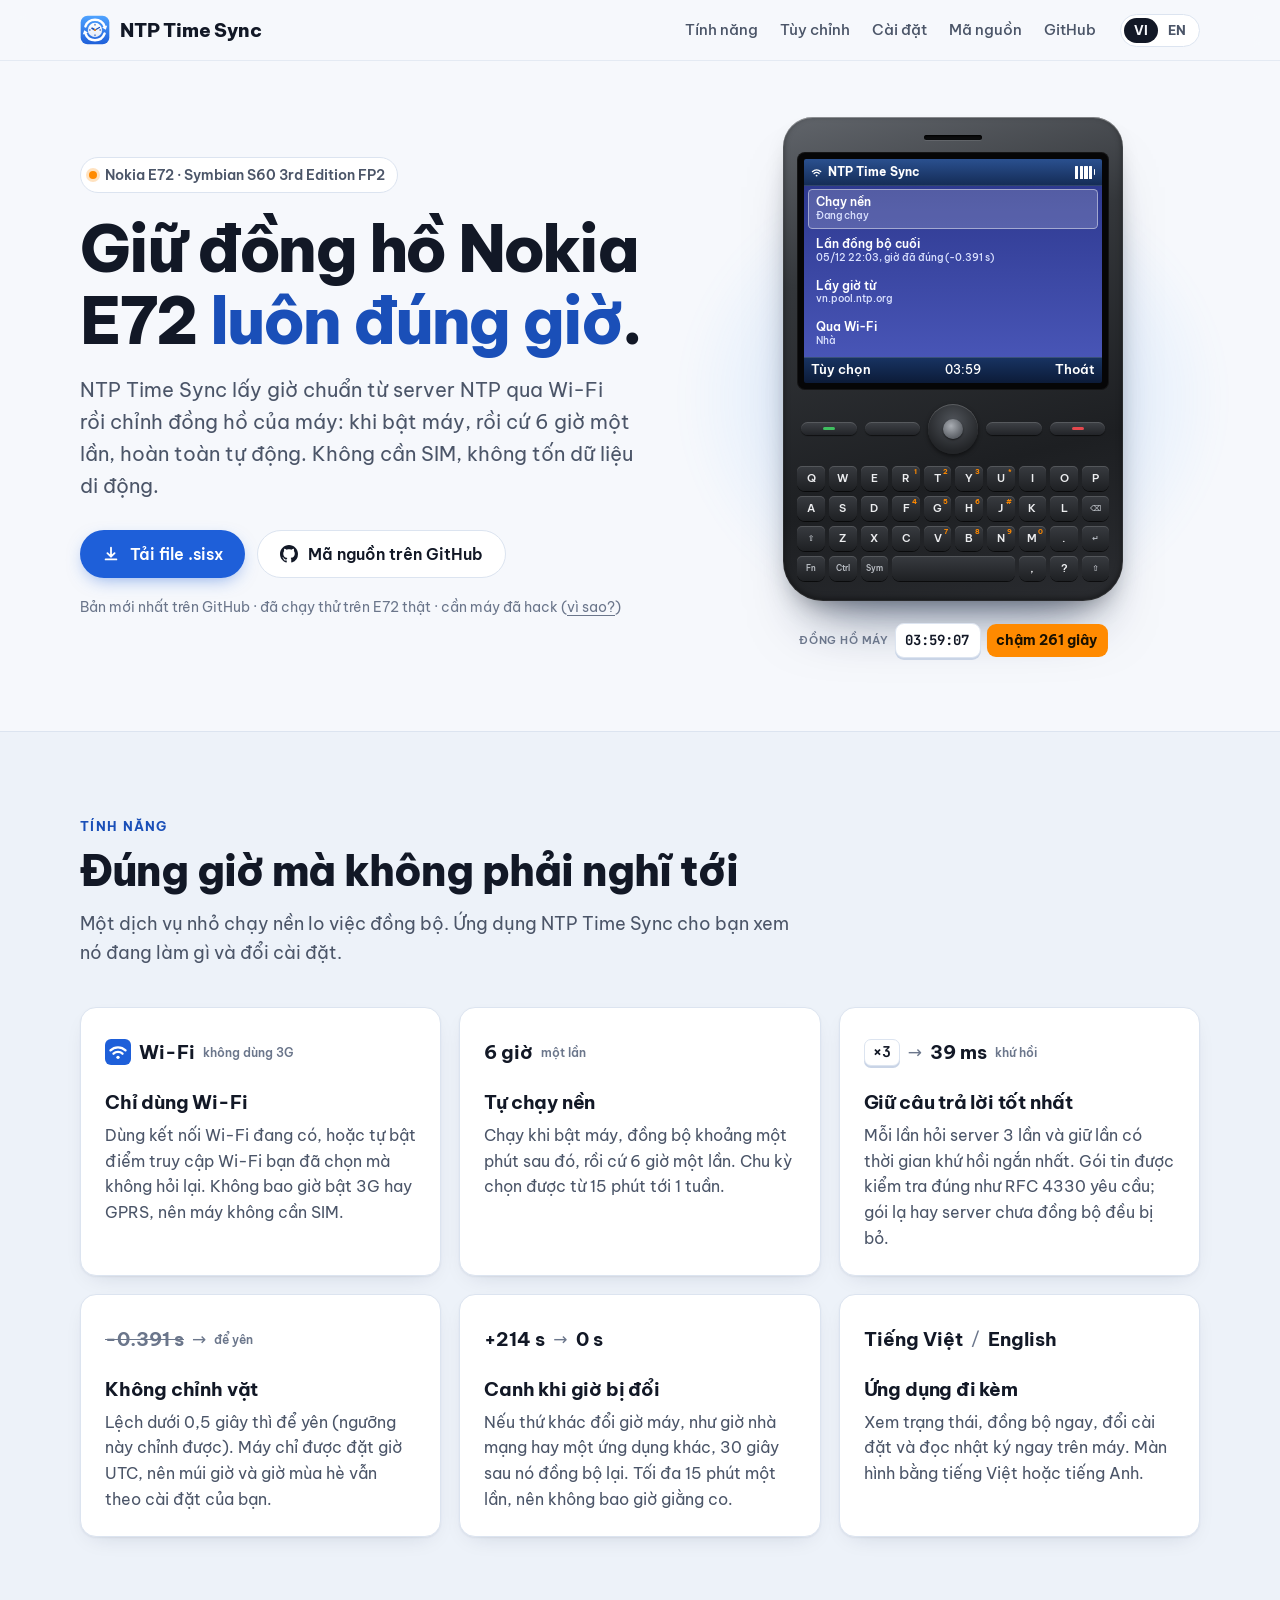
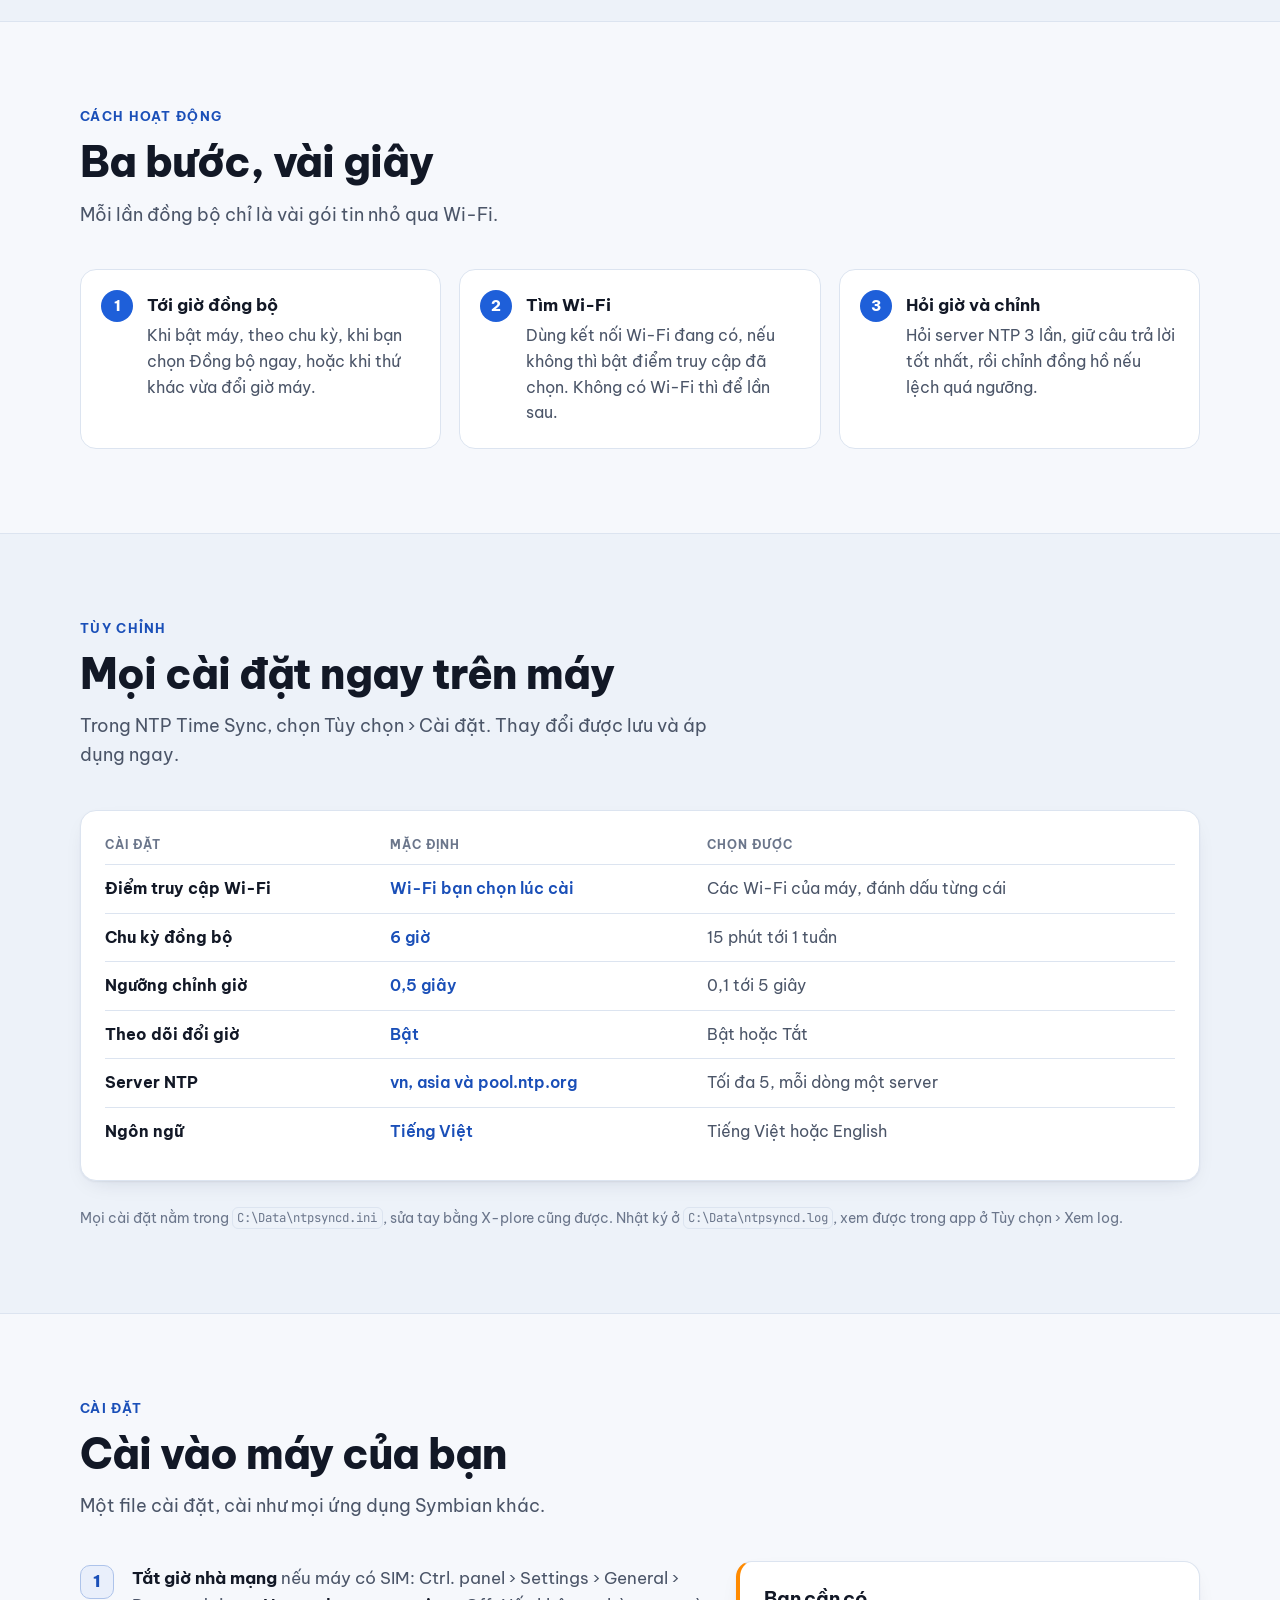
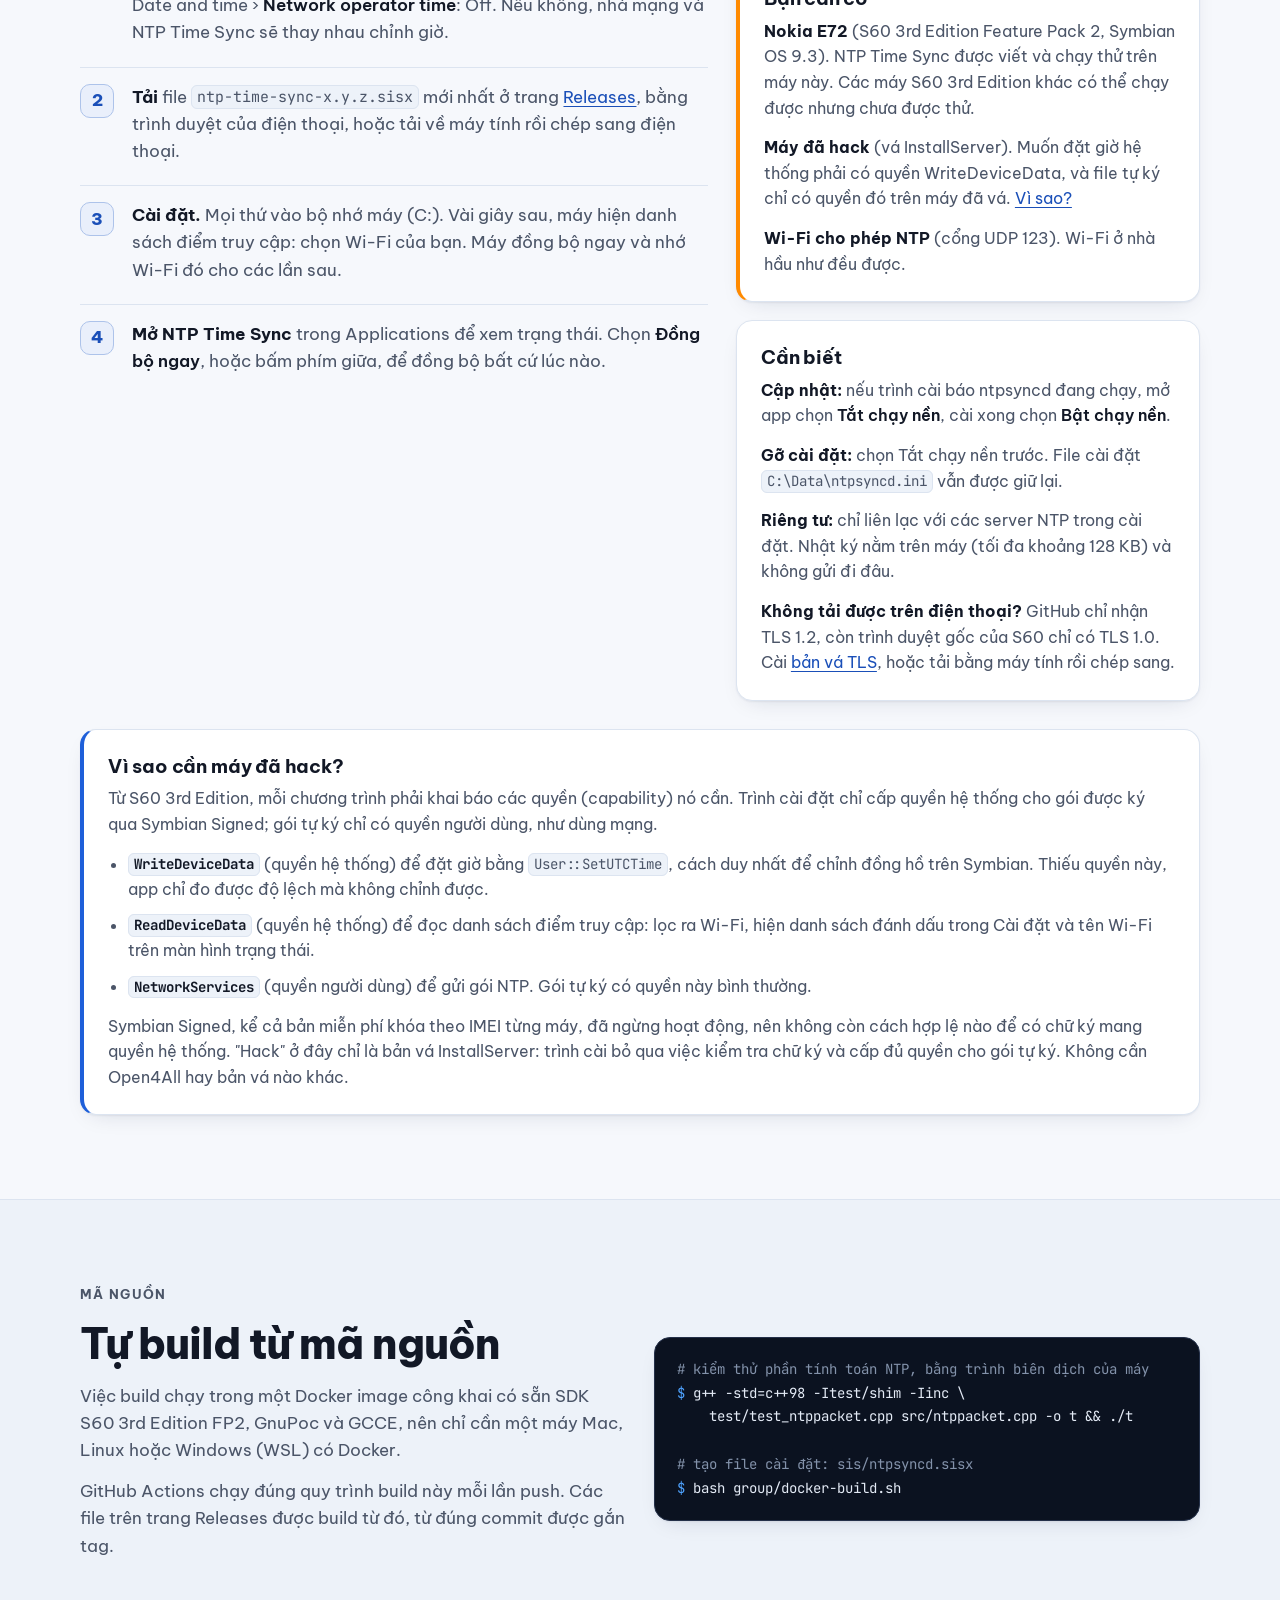
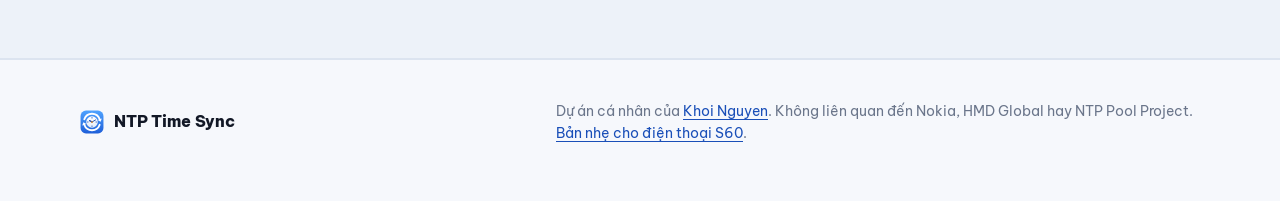
==== commit de4cb3e6: "Why a hacked phone: README and website Explains the capabilities NTP Time Sync needs (WriteDeviceDat" ====
--- a/site/index.html
+++ b/site/index.html
@@ -54,7 +54,7 @@
           Mã nguồn trên GitHub
         </a>
       </div>
-      <p class="meta"><span class="js-ver" data-fmt="Phiên bản %s">Bản mới nhất trên GitHub</span> · đã chạy thử trên E72 thật · cần máy đã hack (<a href="#install">xem Cài đặt</a>)</p>
+      <p class="meta"><span class="js-ver" data-fmt="Phiên bản %s">Bản mới nhất trên GitHub</span> · đã chạy thử trên E72 thật · cần máy đã hack (<a href="#why">vì sao?</a>)</p>
     </div>
 
     <figure class="device" style="margin:0">
@@ -191,7 +191,7 @@
           <h3>Bạn cần có</h3>
           <ul>
             <li><strong>Nokia E72</strong> (S60 3rd Edition Feature Pack 2, Symbian OS 9.3). NTP Time Sync được viết và chạy thử trên máy này. Các máy S60 3rd Edition khác có thể chạy được nhưng chưa được thử.</li>
-            <li><strong>Máy đã hack</strong> (vá InstallServer). Muốn đặt giờ hệ thống phải có quyền WriteDeviceData, và file tự ký chỉ có quyền đó trên máy đã vá.</li>
+            <li><strong>Máy đã hack</strong> (vá InstallServer). Muốn đặt giờ hệ thống phải có quyền WriteDeviceData, và file tự ký chỉ có quyền đó trên máy đã vá. <a href="#why">Vì sao?</a></li>
             <li><strong>Wi-Fi cho phép NTP</strong> (cổng UDP 123). Wi-Fi ở nhà hầu như đều được.</li>
           </ul>
         </div>
@@ -206,6 +206,16 @@
         </div>
       </div>
     </div>
+    <div class="card why" id="why">
+      <h3>Vì sao cần máy đã hack?</h3>
+      <p>Từ S60 3rd Edition, mỗi chương trình phải khai báo các quyền (capability) nó cần. Trình cài đặt chỉ cấp quyền hệ thống cho gói được ký qua Symbian Signed; gói tự ký chỉ có quyền người dùng, như dùng mạng.</p>
+      <ul>
+        <li><strong><code>WriteDeviceData</code></strong> (quyền hệ thống) để đặt giờ bằng <code>User::SetUTCTime</code>, cách duy nhất để chỉnh đồng hồ trên Symbian. Thiếu quyền này, app chỉ đo được độ lệch mà không chỉnh được.</li>
+        <li><strong><code>ReadDeviceData</code></strong> (quyền hệ thống) để đọc danh sách điểm truy cập: lọc ra Wi-Fi, hiện danh sách đánh dấu trong Cài đặt và tên Wi-Fi trên màn hình trạng thái.</li>
+        <li><strong><code>NetworkServices</code></strong> (quyền người dùng) để gửi gói NTP. Gói tự ký có quyền này bình thường.</li>
+      </ul>
+      <p>Symbian Signed, kể cả bản miễn phí khóa theo IMEI từng máy, đã ngừng hoạt động, nên không còn cách hợp lệ nào để có chữ ký mang quyền hệ thống. "Hack" ở đây chỉ là bản vá InstallServer: trình cài bỏ qua việc kiểm tra chữ ký và cấp đủ quyền cho gói tự ký. Không cần Open4All hay bản vá nào khác.</p>
+    </div>
   </div>
 </section>
 
--- a/site/style.css
+++ b/site/style.css
@@ -288,6 +288,12 @@
 .howto strong { color: var(--ink); }
 .vi { font-style: normal; font-weight: 600; color: var(--ink); }
 .good { margin-top: 18px; }
+/* "Why a hacked phone?", under the install steps; linked from the hero and the needs list. */
+.why { margin-top: 28px; scroll-margin-top: 84px; border-left: 4px solid var(--brand); }
+.why p + ul, .why ul + p { margin-top: 14px; }
+.why ul { margin: 0; padding-left: 20px; display: grid; gap: 10px; color: var(--ink-2); font-size: 16px; }
+.why li strong { color: var(--ink); }
+.why code { white-space: normal; }
 
 /* Build */
 .build { display: grid; grid-template-columns: 1fr 1fr; gap: 28px; align-items: center; }
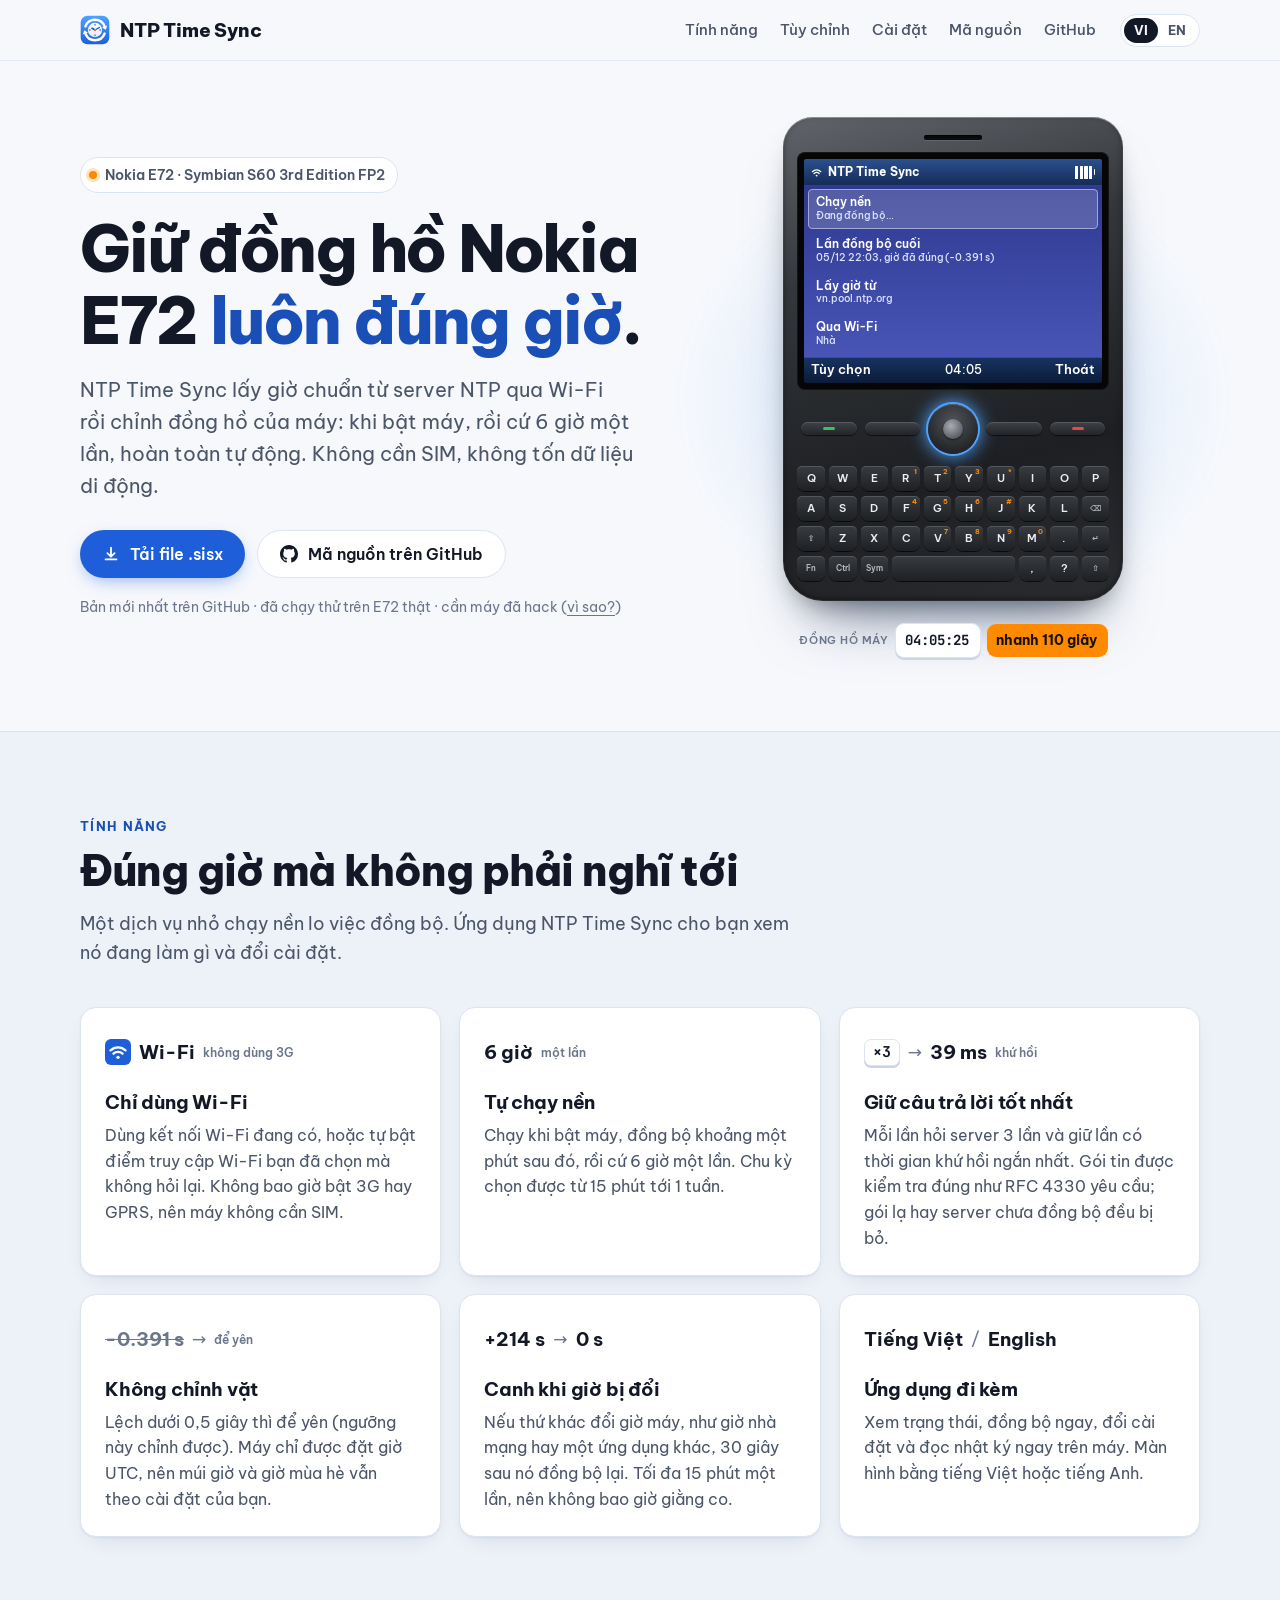
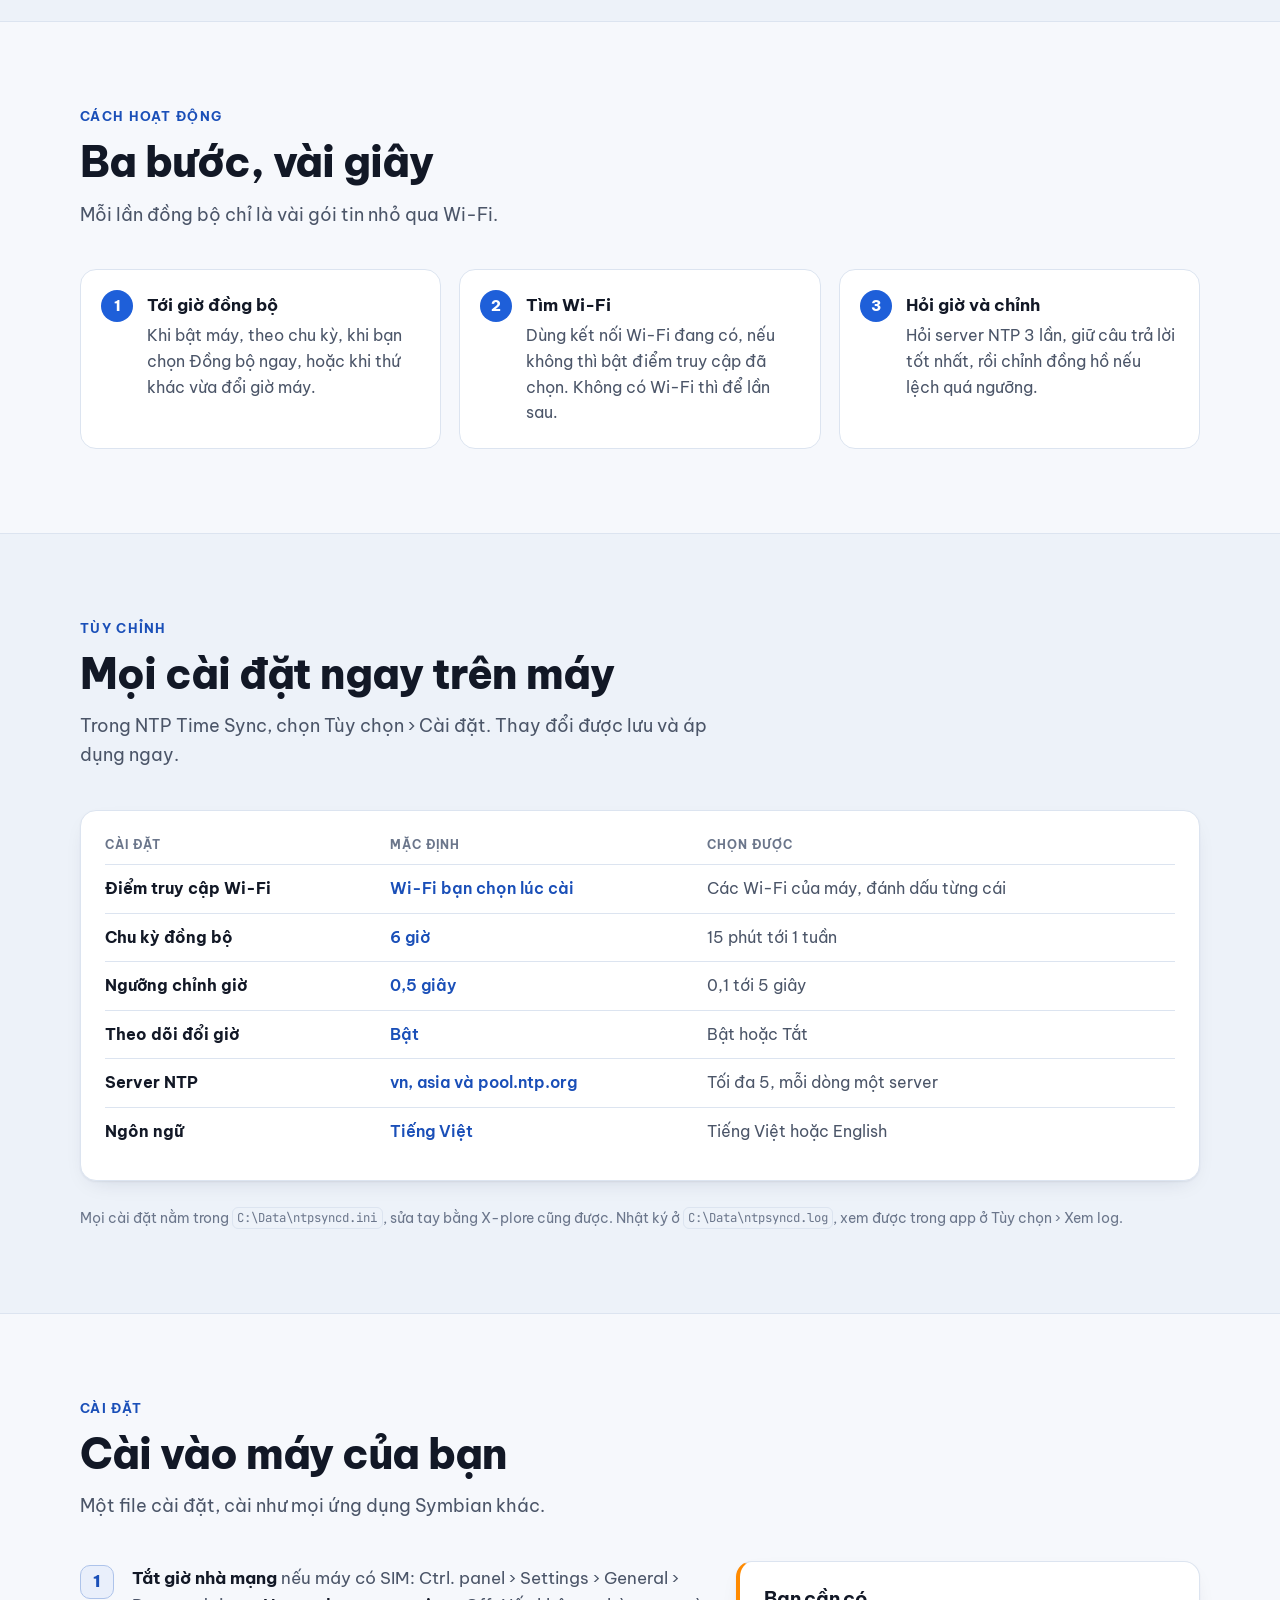
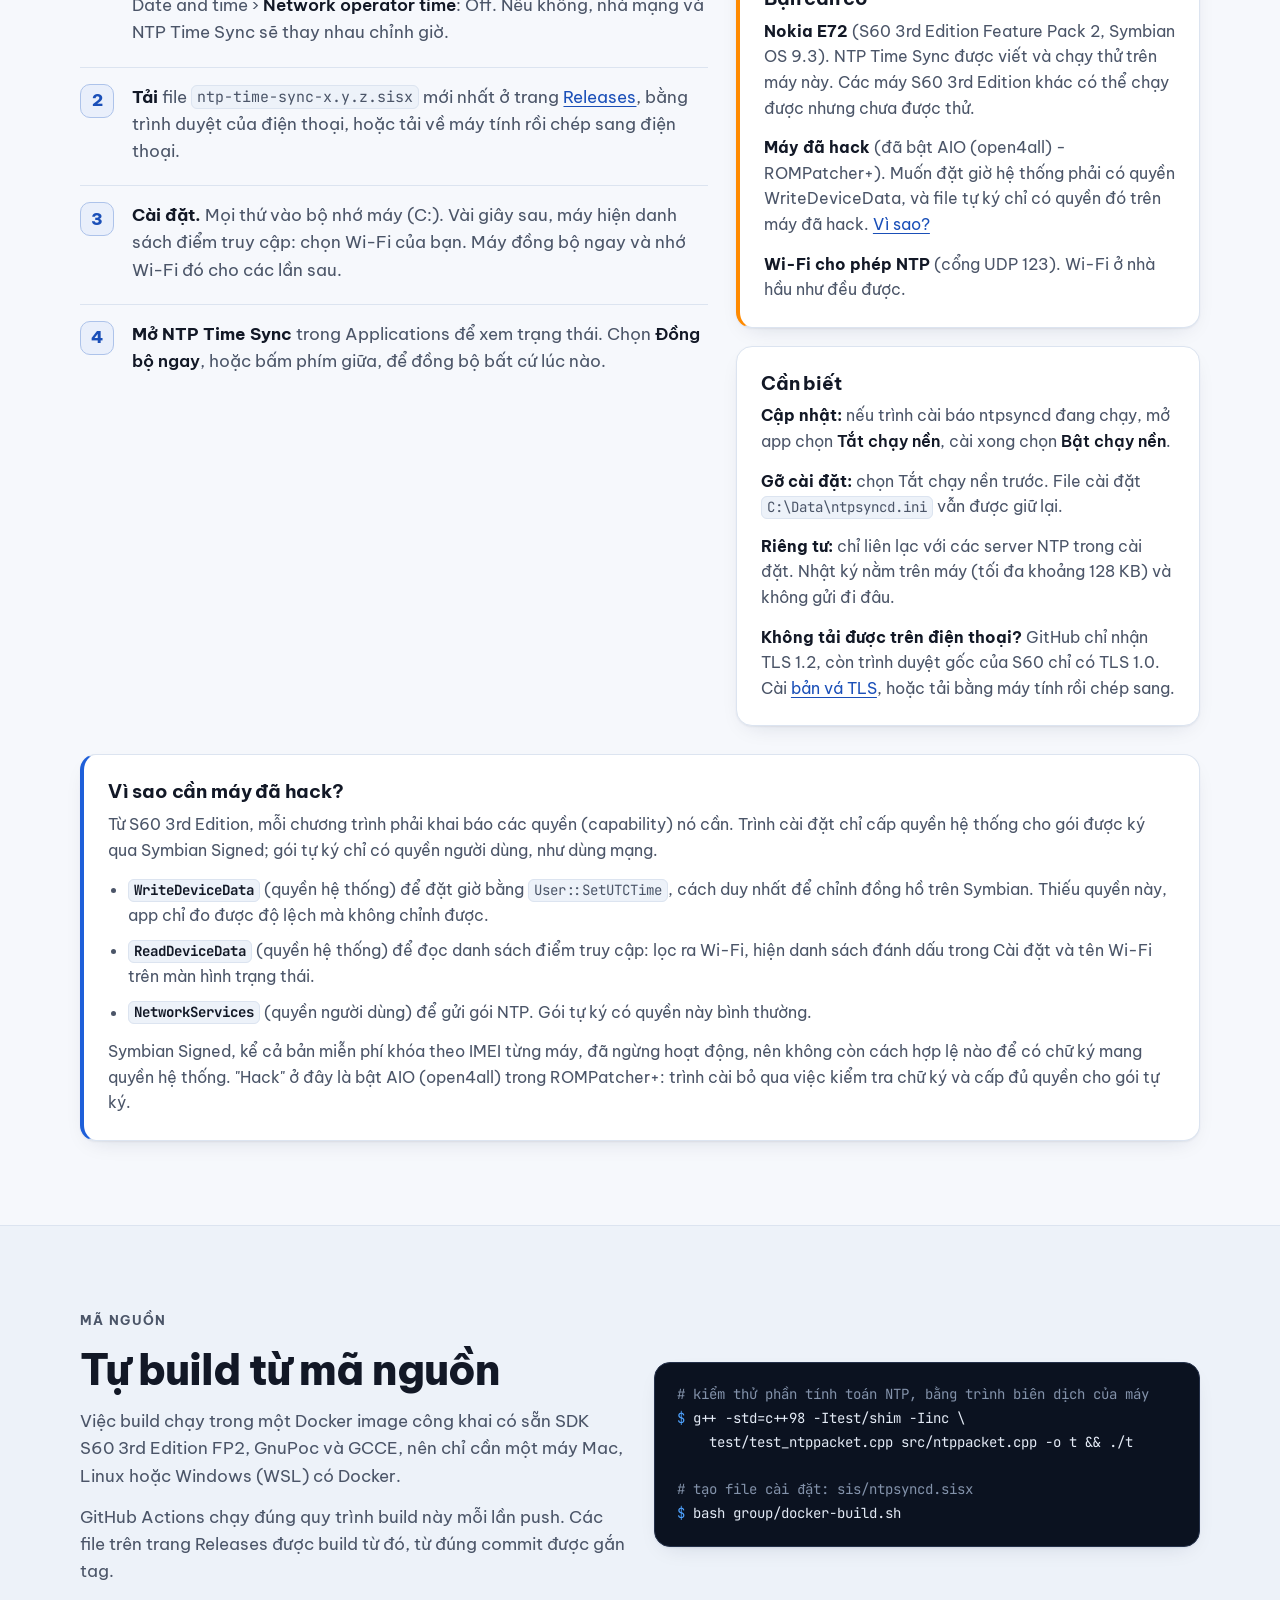
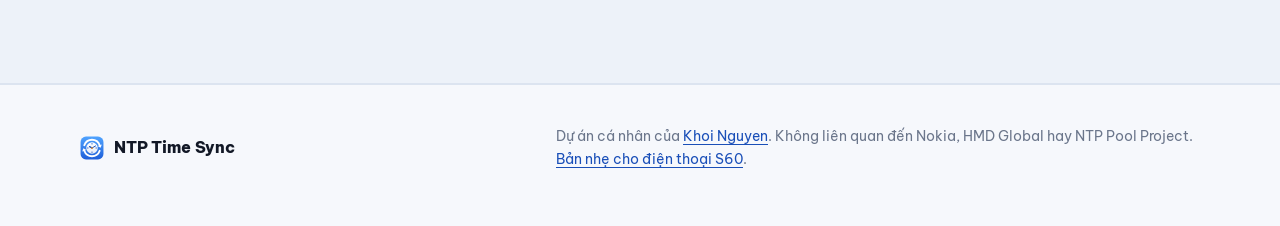
==== commit d76c2657: "Say "AIO (open4all) - ROMPatcher+" for the hacked phone Name the hack the way E72 owners know it: AI" ====
--- a/site/index.html
+++ b/site/index.html
@@ -191,7 +191,7 @@
           <h3>Bạn cần có</h3>
           <ul>
             <li><strong>Nokia E72</strong> (S60 3rd Edition Feature Pack 2, Symbian OS 9.3). NTP Time Sync được viết và chạy thử trên máy này. Các máy S60 3rd Edition khác có thể chạy được nhưng chưa được thử.</li>
-            <li><strong>Máy đã hack</strong> (vá InstallServer). Muốn đặt giờ hệ thống phải có quyền WriteDeviceData, và file tự ký chỉ có quyền đó trên máy đã vá. <a href="#why">Vì sao?</a></li>
+            <li><strong>Máy đã hack</strong> (đã bật AIO (open4all) - ROMPatcher+). Muốn đặt giờ hệ thống phải có quyền WriteDeviceData, và file tự ký chỉ có quyền đó trên máy đã hack. <a href="#why">Vì sao?</a></li>
             <li><strong>Wi-Fi cho phép NTP</strong> (cổng UDP 123). Wi-Fi ở nhà hầu như đều được.</li>
           </ul>
         </div>
@@ -214,7 +214,7 @@
         <li><strong><code>ReadDeviceData</code></strong> (quyền hệ thống) để đọc danh sách điểm truy cập: lọc ra Wi-Fi, hiện danh sách đánh dấu trong Cài đặt và tên Wi-Fi trên màn hình trạng thái.</li>
         <li><strong><code>NetworkServices</code></strong> (quyền người dùng) để gửi gói NTP. Gói tự ký có quyền này bình thường.</li>
       </ul>
-      <p>Symbian Signed, kể cả bản miễn phí khóa theo IMEI từng máy, đã ngừng hoạt động, nên không còn cách hợp lệ nào để có chữ ký mang quyền hệ thống. "Hack" ở đây chỉ là bản vá InstallServer: trình cài bỏ qua việc kiểm tra chữ ký và cấp đủ quyền cho gói tự ký. Không cần Open4All hay bản vá nào khác.</p>
+      <p>Symbian Signed, kể cả bản miễn phí khóa theo IMEI từng máy, đã ngừng hoạt động, nên không còn cách hợp lệ nào để có chữ ký mang quyền hệ thống. "Hack" ở đây là bật AIO (open4all) trong ROMPatcher+: trình cài bỏ qua việc kiểm tra chữ ký và cấp đủ quyền cho gói tự ký.</p>
     </div>
   </div>
 </section>
